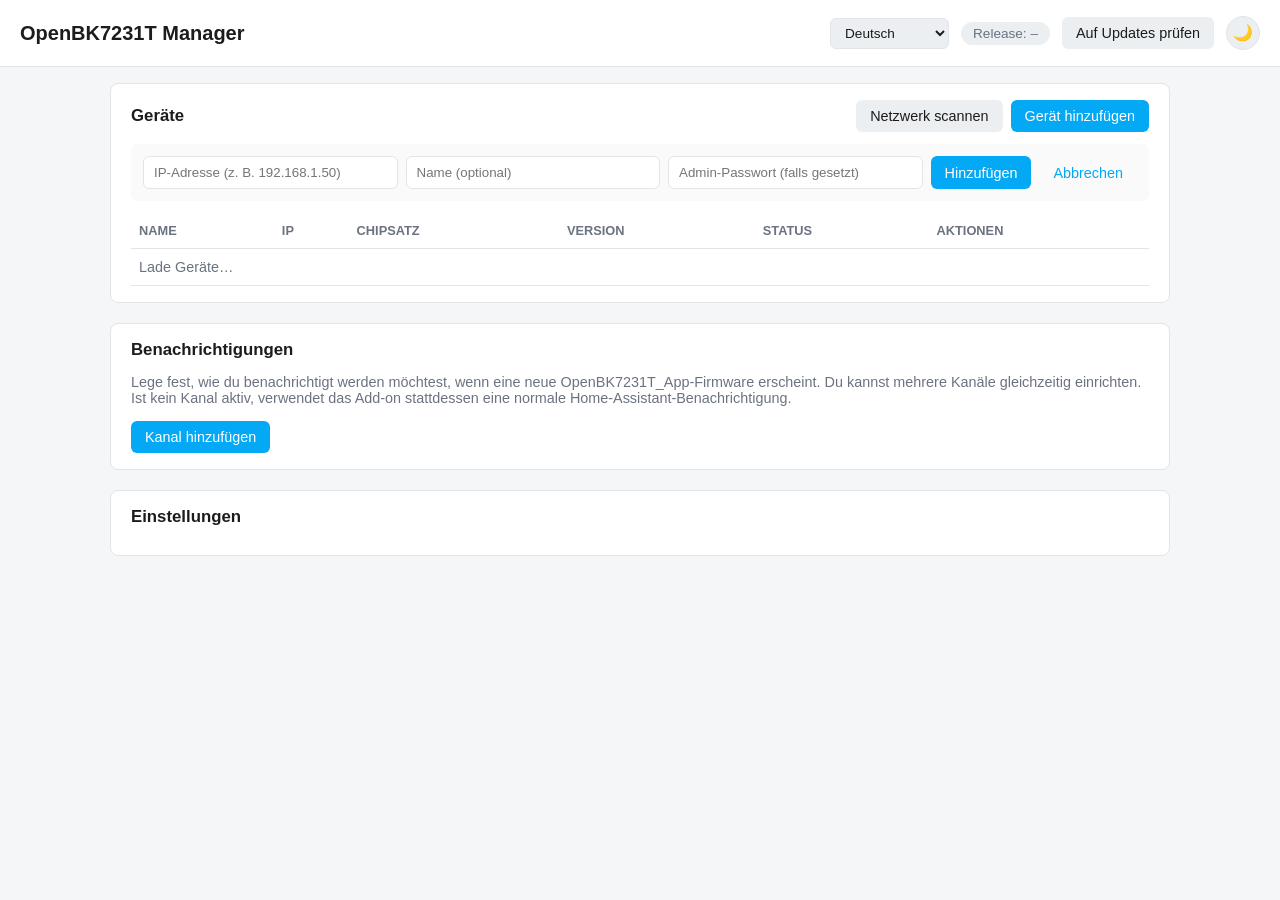
==== openbk7231t_manager/app/index.html @ e0a31f40 "Add files via upload" ====
<!doctype html>
<html lang="de">
<head>
  <meta charset="utf-8">
  <meta name="viewport" content="width=device-width, initial-scale=1">
  <title>OpenBK7231T Manager</title>
  <link rel="stylesheet" href="static/style.css">
</head>
<body>
  <header class="topbar">
    <h1>OpenBK7231T Manager</h1>
    <div class="topbar-actions">
      <select id="lang-select" class="lang-select" title="Sprache / Language">
        <option value="de">Deutsch</option>
        <option value="en">English</option>
        <option value="en-US">English (US)</option>
        <option value="fr">Français</option>
        <option value="es">Español</option>
        <option value="pt">Português</option>
      </select>
      <span id="release-badge" class="badge">Release: –</span>
      <button id="btn-check-release" class="btn btn-secondary" data-i18n="checkRelease">Auf Updates prüfen</button>
      <button id="btn-theme-toggle" class="theme-toggle" type="button" data-i18n-title="themeToggle" title="Hell/Dunkel umschalten">🌙</button>
    </div>
  </header>

  <main>
    <section id="banner-update" class="banner banner-info" hidden>
      <span id="banner-update-text"></span>
      <button id="btn-update-all" class="btn btn-primary" data-i18n="updateAll">Alle aktualisieren</button>
    </section>

    <section class="panel">
      <div class="panel-header">
        <h2 data-i18n="devicesHeader">Geräte</h2>
        <div class="panel-actions">
          <button id="btn-scan" class="btn btn-secondary" data-i18n="scanNetwork">Netzwerk scannen</button>
          <button id="btn-show-add" class="btn btn-primary" data-i18n="addDevice">Gerät hinzufügen</button>
        </div>
      </div>

      <form id="form-add-device" class="add-device-form" hidden>
        <input type="text" id="add-ip" data-i18n-placeholder="addIpPlaceholder" placeholder="IP-Adresse (z. B. 192.168.1.50)" required>
        <input type="text" id="add-name" data-i18n-placeholder="addNamePlaceholder" placeholder="Name (optional)">
        <input type="password" id="add-password" data-i18n-placeholder="addPasswordPlaceholder" placeholder="Admin-Passwort (falls gesetzt)">
        <button type="submit" class="btn btn-primary" data-i18n="add">Hinzufügen</button>
        <button type="button" id="btn-cancel-add" class="btn btn-link" data-i18n="cancel">Abbrechen</button>
      </form>
      <p id="add-device-error" class="error-text" hidden></p>

      <table class="device-table">
        <thead>
          <tr>
            <th data-i18n="colName">Name</th>
            <th data-i18n="colIp">IP</th>
            <th data-i18n="colChipset">Chipsatz</th>
            <th data-i18n="colVersion">Version</th>
            <th data-i18n="colStatus">Status</th>
            <th data-i18n="colActions">Aktionen</th>
          </tr>
        </thead>
        <tbody id="device-rows">
          <tr><td colspan="6" class="empty-row" data-i18n="loadingDevices">Lade Geräte…</td></tr>
        </tbody>
      </table>
    </section>

    <section id="scan-panel" class="panel" hidden>
      <div class="panel-header">
        <h2 data-i18n="scanResultsHeader">Scan-Ergebnisse</h2>
        <button id="btn-close-scan" class="btn btn-link" data-i18n="close">Schließen</button>
      </div>
      <p id="scan-status" class="muted"></p>
      <table class="device-table">
        <thead>
          <tr><th data-i18n="colIp">IP</th><th data-i18n="colChipset">Chipsatz</th><th data-i18n="colVersion">Version</th><th></th></tr>
        </thead>
        <tbody id="scan-rows"></tbody>
      </table>
    </section>

    <section class="panel">
      <div class="panel-header"><h2 data-i18n="notificationsHeader">Benachrichtigungen</h2></div>
      <p class="muted" data-i18n="notificationsIntro">
        Lege fest, wie du benachrichtigt werden möchtest, wenn eine neue
        OpenBK7231T_App-Firmware erscheint. Du kannst mehrere Kanäle
        gleichzeitig einrichten. Ist kein Kanal aktiv, verwendet das Add-on
        stattdessen eine normale Home-Assistant-Benachrichtigung.
      </p>

      <div id="channel-list"></div>

      <div class="panel-actions" id="channel-type-toggle-wrap">
        <button id="btn-show-add-channel" class="btn btn-primary" data-i18n="addChannel">Kanal hinzufügen</button>
      </div>

      <div id="new-channel-form" class="new-channel-form" hidden>
        <p class="muted" style="margin-top:0" data-i18n="chooseChannelType">Kanaltyp auswählen:</p>
        <div class="channel-type-picker" id="channel-type-picker"></div>
        <div id="new-channel-fields"></div>
      </div>
    </section>

    <section class="panel">
      <div class="panel-header"><h2 data-i18n="settingsHeader">Einstellungen</h2></div>
      <div id="settings-list" class="settings-list"></div>
    </section>
  </main>

  <div id="sensor-modal-overlay" class="modal-overlay" hidden>
    <div class="modal">
      <div class="modal-header">
        <div>
          <input id="sensor-modal-name-input" class="modal-name-input" />
          <p class="modal-subtitle" id="sensor-modal-subtitle"></p>
        </div>
        <button id="btn-close-sensor-modal" class="btn btn-link" data-i18n="close">Schließen</button>
      </div>
      <p id="sensor-modal-status" class="muted"></p>
      <div id="sensor-categories" class="sensor-categories"></div>
    </div>
  </div>

  <script src="static/app.js"></script>
</body>
</html>
---- openbk7231t_manager/app/static/style.css ----
:root {
  --bg: #f5f6f8;
  --panel-bg: #ffffff;
  --text: #1c1c1c;
  --muted: #6b7280;
  --border: #e2e4e8;
  --primary: #03a9f4;
  --primary-dark: #0288d1;
  --danger: #d32f2f;
  --danger-bg: #fdecea;
  --danger-bg-hover: #fbd9d5;
  --success: #2e7d32;
  --success-bg: #e8f5e9;
  --warning: #ed6c02;
  --warning-bg: #fff3e0;
  --info-bg: #e3f2fd;
  --info-text: #01579b;
  --input-bg: #ffffff;
  --secondary-bg: #eceff1;
  --secondary-bg-hover: #dfe3e6;
  --form-bg: #fafafa;
  --overlay: rgba(0, 0, 0, 0.5);
  --shadow: rgba(0, 0, 0, 0.2);
}

/* Dark palette: applied when the OS/browser prefers dark AND the user
   hasn't explicitly chosen "light" with the toggle, or when the user has
   explicitly chosen "dark" with the toggle (data-theme attribute wins). */
@media (prefers-color-scheme: dark) {
  :root:not([data-theme="light"]) {
    --bg: #14161a;
    --panel-bg: #1e2126;
    --text: #e8eaed;
    --muted: #9aa0a6;
    --border: #33373e;
    --primary: #29b6f6;
    --primary-dark: #4fc3f7;
    --danger: #f28b82;
    --danger-bg: #3a2323;
    --danger-bg-hover: #4a2b2b;
    --success: #81c995;
    --success-bg: #1e3327;
    --warning: #fdd663;
    --warning-bg: #3a2f16;
    --info-bg: #1a2c3d;
    --info-text: #8ab4f8;
    --input-bg: #2a2e35;
    --secondary-bg: #2a2e35;
    --secondary-bg-hover: #34383f;
    --form-bg: #23262c;
    --overlay: rgba(0, 0, 0, 0.65);
    --shadow: rgba(0, 0, 0, 0.5);
  }
}

:root[data-theme="dark"] {
  --bg: #14161a;
  --panel-bg: #1e2126;
  --text: #e8eaed;
  --muted: #9aa0a6;
  --border: #33373e;
  --primary: #29b6f6;
  --primary-dark: #4fc3f7;
  --danger: #f28b82;
  --danger-bg: #3a2323;
  --danger-bg-hover: #4a2b2b;
  --success: #81c995;
  --success-bg: #1e3327;
  --warning: #fdd663;
  --warning-bg: #3a2f16;
  --info-bg: #1a2c3d;
  --info-text: #8ab4f8;
  --input-bg: #2a2e35;
  --secondary-bg: #2a2e35;
  --secondary-bg-hover: #34383f;
  --form-bg: #23262c;
  --overlay: rgba(0, 0, 0, 0.65);
  --shadow: rgba(0, 0, 0, 0.5);
}

* { box-sizing: border-box; }

body {
  margin: 0;
  font-family: -apple-system, BlinkMacSystemFont, "Segoe UI", Roboto, sans-serif;
  background: var(--bg);
  color: var(--text);
  transition: background-color 0.15s ease, color 0.15s ease;
}

.topbar {
  display: flex;
  align-items: center;
  justify-content: space-between;
  padding: 16px 20px;
  background: var(--panel-bg);
  border-bottom: 1px solid var(--border);
}

.topbar h1 { font-size: 1.25rem; margin: 0; }
.topbar-actions { display: flex; align-items: center; gap: 12px; }

.theme-toggle {
  display: inline-flex;
  align-items: center;
  justify-content: center;
  width: 34px;
  height: 34px;
  border-radius: 50%;
  border: 1px solid var(--border);
  background: var(--secondary-bg);
  color: var(--text);
  cursor: pointer;
  font-size: 1rem;
  line-height: 1;
}
.theme-toggle:hover { background: var(--secondary-bg-hover); }

.lang-select {
  padding: 6px 10px;
  border-radius: 6px;
  border: 1px solid var(--border);
  background: var(--secondary-bg);
  color: var(--text);
  font-size: 0.85rem;
  cursor: pointer;
}

main { padding: 16px 20px 40px; max-width: 1100px; margin: 0 auto; }

.panel {
  background: var(--panel-bg);
  border: 1px solid var(--border);
  border-radius: 8px;
  padding: 16px 20px;
  margin-bottom: 20px;
}

.panel-header {
  display: flex;
  align-items: center;
  justify-content: space-between;
  margin-bottom: 12px;
  flex-wrap: wrap;
  gap: 8px;
}
.panel-header h2 { font-size: 1.05rem; margin: 0; }
.panel-actions { display: flex; gap: 8px; flex-wrap: wrap; }

.btn {
  border: none;
  border-radius: 6px;
  padding: 8px 14px;
  font-size: 0.9rem;
  cursor: pointer;
  font-family: inherit;
}
.btn-primary { background: var(--primary); color: white; }
.btn-primary:hover { background: var(--primary-dark); }
.btn-secondary { background: var(--secondary-bg); color: var(--text); }
.btn-secondary:hover { background: var(--secondary-bg-hover); }
.btn-link { background: transparent; color: var(--primary); }
.btn-danger { background: var(--danger-bg); color: var(--danger); }
.btn-danger:hover { background: var(--danger-bg-hover); }
.btn:disabled { opacity: 0.55; cursor: default; }
.btn-small { padding: 5px 10px; font-size: 0.8rem; }

.badge {
  background: var(--secondary-bg);
  border-radius: 999px;
  padding: 4px 12px;
  font-size: 0.85rem;
  color: var(--muted);
}

.banner {
  border-radius: 8px;
  padding: 12px 16px;
  margin-bottom: 20px;
  display: flex;
  align-items: center;
  justify-content: space-between;
  gap: 12px;
}
.banner-info { background: var(--info-bg); color: var(--info-text); }
/* Author rules setting display:flex on .banner would otherwise win over the
   browser's built-in "[hidden] { display: none }" rule even though the
   selector specificity is tied, because author stylesheets take priority
   over the UA stylesheet - so this needs to be spelled out explicitly
   (same pattern already used below for .modal-overlay[hidden]). Without
   this, the "no updates pending" banner never actually disappeared. */
.banner[hidden] { display: none; }

.add-device-form {
  display: flex;
  gap: 8px;
  flex-wrap: wrap;
  margin-bottom: 12px;
  padding: 12px;
  background: var(--form-bg);
  border-radius: 6px;
}
.add-device-form input {
  flex: 1 1 180px;
  padding: 8px 10px;
  border: 1px solid var(--border);
  border-radius: 6px;
  background: var(--input-bg);
  color: var(--text);
}

.error-text { color: var(--danger); font-size: 0.9rem; }
.muted { color: var(--muted); font-size: 0.9rem; }

.device-table { width: 100%; border-collapse: collapse; }
.device-table th, .device-table td {
  text-align: left;
  padding: 10px 8px;
  border-bottom: 1px solid var(--border);
  font-size: 0.9rem;
}
.device-table th { color: var(--muted); font-weight: 600; font-size: 0.8rem; text-transform: uppercase; }
.empty-row { text-align: center; color: var(--muted); padding: 20px; }

.device-table tbody tr.device-row { cursor: pointer; }
.device-table tbody tr.device-row:hover { background: var(--secondary-bg); }
.device-table tbody tr.device-row td.no-detail,
.device-table tbody tr.device-row td.no-detail * { cursor: default; }

.device-name-cell { display: flex; align-items: center; gap: 6px; }
.device-name-cell .device-open-hint { color: var(--muted); font-size: 0.8rem; }
.device-name-text { cursor: pointer; }
.device-name-text:hover { text-decoration: underline; }

.icon-btn {
  display: inline-flex;
  align-items: center;
  justify-content: center;
  width: 32px;
  height: 32px;
  padding: 0;
  border-radius: 6px;
  border: none;
  background: transparent;
  cursor: pointer;
}
.icon-btn svg { width: 18px; height: 18px; }
.icon-btn:hover { background: var(--secondary-bg); }
.icon-btn:disabled { opacity: 0.4; cursor: default; }
.icon-btn.icon-btn-sync { color: var(--success); }
.icon-btn.icon-btn-delete { color: var(--muted); }
.icon-btn.icon-btn-open { color: var(--primary); }

input, select, textarea {
  font-family: inherit;
  color: var(--text);
  background: var(--input-bg);
  border: 1px solid var(--border);
  border-radius: 6px;
}

.status-pill {
  display: inline-block;
  padding: 3px 10px;
  border-radius: 999px;
  font-size: 0.8rem;
  font-weight: 500;
}
.status-online { background: var(--success-bg); color: var(--success); }
.status-offline { background: var(--secondary-bg); color: var(--muted); }
.status-update { background: var(--warning-bg); color: var(--warning); }
.status-success { background: var(--success-bg); color: var(--success); }
.status-failed { background: var(--danger-bg); color: var(--danger); }

.row-actions { display: flex; gap: 6px; flex-wrap: wrap; }

.settings-list {
  display: flex;
  flex-wrap: wrap;
  gap: 8px 28px;
  font-size: 0.9rem;
}
.settings-list .setting-item { display: flex; gap: 6px; align-items: baseline; white-space: nowrap; }
.settings-list .setting-label { color: var(--muted); }
.settings-list .setting-value { font-weight: 500; }

.version-cell .latest { color: var(--muted); font-size: 0.8rem; display: block; }

/* --- Modal (device sensor detail) -------------------------------------- */

.modal-overlay {
  position: fixed;
  inset: 0;
  background: var(--overlay);
  display: flex;
  align-items: center;
  justify-content: center;
  padding: 20px;
  z-index: 100;
}
.modal-overlay[hidden] { display: none; }

.modal {
  background: var(--panel-bg);
  border-radius: 10px;
  border: 1px solid var(--border);
  box-shadow: 0 12px 32px var(--shadow);
  width: 100%;
  max-width: 640px;
  max-height: 85vh;
  overflow-y: auto;
  padding: 20px 24px 24px;
}
.modal-header {
  display: flex;
  align-items: flex-start;
  justify-content: space-between;
  gap: 12px;
  margin-bottom: 4px;
}
.modal-header h2 { margin: 0; font-size: 1.1rem; }
.modal-subtitle { color: var(--muted); font-size: 0.85rem; margin: 2px 0 16px; }

.modal-name-input {
  font-size: 1.1rem;
  font-weight: 600;
  border: 1px solid transparent;
  background: transparent;
  padding: 2px 4px;
  margin: -2px 0 0 -5px;
  width: 100%;
  color: var(--text);
}
.modal-name-input:hover, .modal-name-input:focus {
  border-color: var(--border);
  background: var(--input-bg);
}

.sensor-category { margin-bottom: 18px; }
.sensor-category:last-child { margin-bottom: 0; }
.sensor-category-title {
  font-size: 0.8rem;
  font-weight: 600;
  text-transform: uppercase;
  letter-spacing: 0.03em;
  color: var(--muted);
  margin: 0 0 8px;
}

.sensor-grid {
  display: grid;
  grid-template-columns: repeat(auto-fill, minmax(160px, 1fr));
  gap: 12px;
}
.sensor-card {
  background: var(--form-bg);
  border: 1px solid var(--border);
  border-radius: 8px;
  padding: 10px 12px;
}
.sensor-card .sensor-label {
  color: var(--muted);
  font-size: 0.75rem;
  text-transform: uppercase;
  letter-spacing: 0.02em;
  cursor: pointer;
}
.sensor-card .sensor-label:hover { text-decoration: underline; }
.sensor-card .sensor-label-input {
  font-size: 0.75rem;
  text-transform: uppercase;
  letter-spacing: 0.02em;
  width: 100%;
  padding: 1px 3px;
}
.sensor-card .sensor-value { font-size: 1.15rem; font-weight: 600; margin-top: 2px; }
.sensor-card .sensor-unit { font-size: 0.8rem; color: var(--muted); margin-left: 4px; font-weight: 400; }
.sensor-card .sensor-value.rssi-good { color: var(--success); }
.sensor-card .sensor-value.rssi-medium { color: var(--warning); }
.sensor-card .sensor-value.rssi-bad { color: var(--danger); }

/* --- Notification channels --------------------------------------------- */

.channel-type-picker {
  display: flex;
  gap: 10px;
  margin-bottom: 14px;
  flex-wrap: wrap;
}
.channel-type-btn {
  display: flex;
  flex-direction: column;
  align-items: center;
  gap: 6px;
  padding: 12px 18px;
  border-radius: 10px;
  border: 2px solid var(--border);
  background: var(--form-bg);
  color: var(--text);
  cursor: pointer;
  font-size: 0.8rem;
}
.channel-type-btn svg { width: 28px; height: 28px; }
.channel-type-btn:hover { border-color: var(--primary); }
.channel-type-btn.selected { border-color: var(--primary); background: var(--info-bg); }

.channel-card {
  border: 1px solid var(--border);
  border-radius: 8px;
  padding: 12px 16px;
  margin-bottom: 12px;
  background: var(--form-bg);
}
.channel-card-header {
  display: flex;
  align-items: center;
  gap: 10px;
  margin-bottom: 8px;
}
.channel-card-header svg { width: 22px; height: 22px; flex-shrink: 0; }
.channel-card-header .channel-name { font-weight: 600; flex: 1; }
.channel-card-header .channel-type-label { color: var(--muted); font-size: 0.8rem; }
.channel-card-actions { display: flex; gap: 6px; flex-wrap: wrap; margin-top: 8px; }

.channel-form { display: grid; gap: 8px; margin-top: 6px; }
.channel-form label {
  font-size: 0.8rem;
  color: var(--muted);
  display: flex;
  flex-direction: column;
  gap: 4px;
}
.channel-form input, .channel-form textarea, .channel-form select {
  padding: 8px 10px;
  font-size: 0.9rem;
}
.channel-form textarea { resize: vertical; min-height: 60px; }
.channel-form .field-hint { font-size: 0.75rem; color: var(--muted); font-weight: 400; }
.channel-form .checkbox-row { flex-direction: row; align-items: center; }

.new-channel-form {
  border: 1px dashed var(--border);
  border-radius: 8px;
  padding: 14px 16px;
  margin-bottom: 16px;
}

.test-result { font-size: 0.85rem; margin-top: 6px; }
.test-result.ok { color: var(--success); }
.test-result.fail { color: var(--danger); }
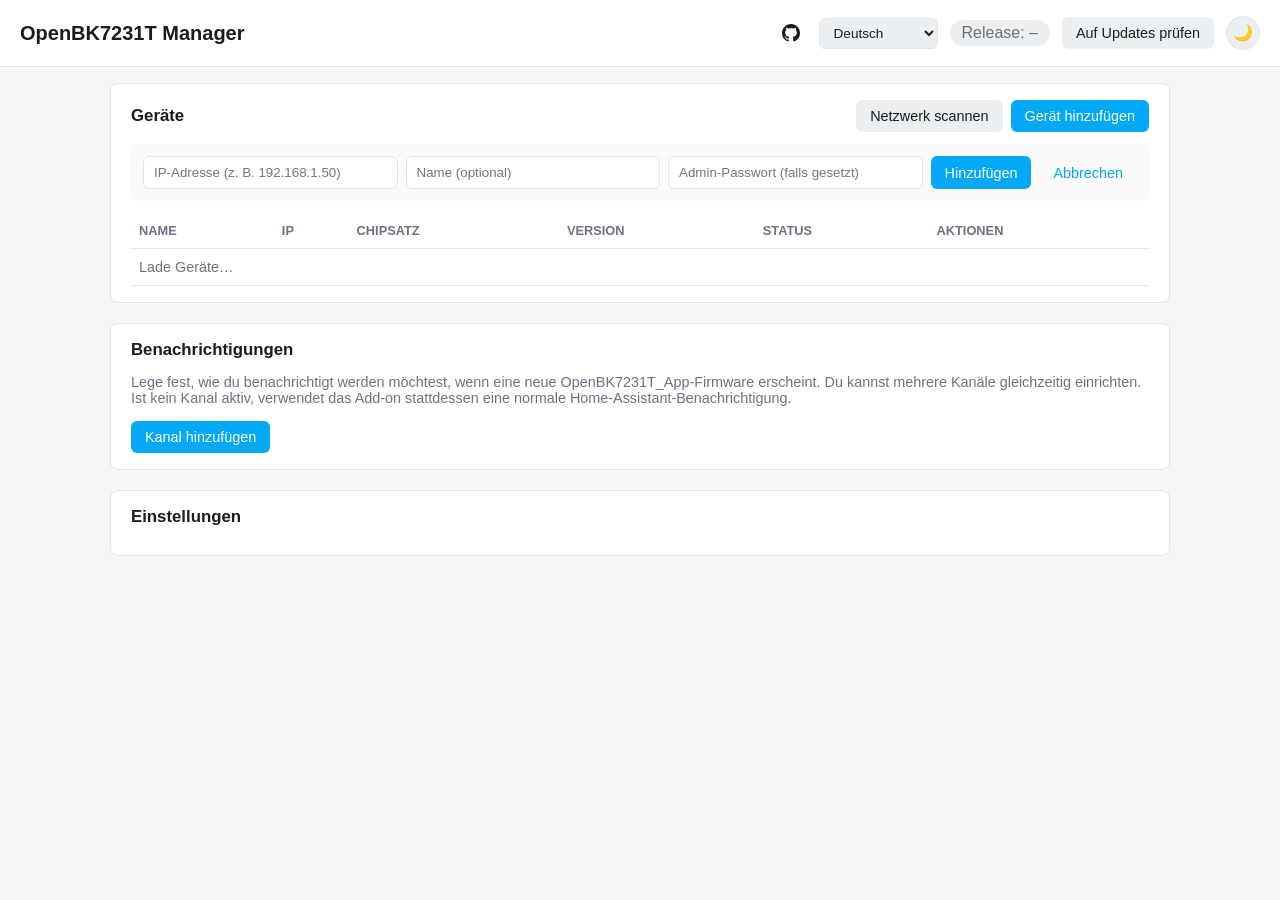
==== commit 3068579a: "v1.3.3 Release-Notes-Popup + GitHub-Link" ====
--- a/openbk7231t_manager/app/index.html
+++ b/openbk7231t_manager/app/index.html
@@ -10,6 +10,9 @@
   <header class="topbar">
     <h1>OpenBK7231T Manager</h1>
     <div class="topbar-actions">
+      <a id="btn-github" class="icon-btn icon-btn-github" href="https://github.com/openshwprojects/OpenBK7231T_App" target="_blank" rel="noopener noreferrer" data-i18n-title="githubRepoTitle" title="OpenBK7231T_App auf GitHub öffnen">
+        <svg viewBox="0 0 16 16" fill="currentColor" aria-hidden="true"><path d="M8 0c4.42 0 8 3.58 8 8a8.013 8.013 0 0 1-5.45 7.59c-.4.08-.55-.17-.55-.38 0-.27.01-1.13.01-2.2 0-.75-.25-1.23-.54-1.48 1.78-.2 3.65-.88 3.65-3.95 0-.88-.31-1.59-.82-2.15.08-.2.36-1.02-.08-2.12 0 0-.67-.22-2.2.82-.64-.18-1.32-.27-2-.27-.68 0-1.36.09-2 .27-1.53-1.03-2.2-.82-2.2-.82-.44 1.1-.16 1.92-.08 2.12-.51.56-.82 1.28-.82 2.15 0 3.06 1.86 3.75 3.64 3.95-.23.2-.44.55-.51 1.07-.46.21-1.61.55-2.33-.66-.15-.24-.6-.83-1.23-.82-.67.01-.27.38.01.53.34.19.73.9.82 1.13.16.45.68 1.31 2.69.94 0 .67.01 1.3.01 1.49 0 .21-.15.45-.55.38A7.995 7.995 0 0 1 0 8c0-4.42 3.58-8 8-8Z"/></svg>
+      </a>
       <select id="lang-select" class="lang-select" title="Sprache / Language">
         <option value="de">Deutsch</option>
         <option value="en">English</option>
@@ -18,7 +21,7 @@
         <option value="es">Español</option>
         <option value="pt">Português</option>
       </select>
-      <span id="release-badge" class="badge">Release: –</span>
+      <button id="release-badge" type="button" class="badge badge-button" data-i18n-title="viewReleaseNotes" title="Release-Notes anzeigen">Release: –</button>
       <button id="btn-check-release" class="btn btn-secondary" data-i18n="checkRelease">Auf Updates prüfen</button>
       <button id="btn-theme-toggle" class="theme-toggle" type="button" data-i18n-title="themeToggle" title="Hell/Dunkel umschalten">🌙</button>
     </div>
@@ -121,6 +124,22 @@
     </div>
   </div>
 
+  <div id="release-modal-overlay" class="modal-overlay" hidden>
+    <div class="modal">
+      <div class="modal-header">
+        <div>
+          <h2 id="release-modal-title"></h2>
+          <p class="modal-subtitle" id="release-modal-subtitle"></p>
+        </div>
+        <button id="btn-close-release-modal" class="btn btn-link" data-i18n="close">Schließen</button>
+      </div>
+      <div id="release-modal-body" class="release-notes"></div>
+      <div class="panel-actions">
+        <a id="release-modal-link" href="https://github.com/openshwprojects/OpenBK7231T_App/releases" target="_blank" rel="noopener noreferrer" class="btn btn-secondary" data-i18n="viewOnGithub">Auf GitHub ansehen</a>
+      </div>
+    </div>
+  </div>
+
   <script src="static/app.js"></script>
 </body>
 </html>
--- a/openbk7231t_manager/app/static/style.css
+++ b/openbk7231t_manager/app/static/style.css
@@ -172,6 +172,12 @@
   font-size: 0.85rem;
   color: var(--muted);
 }
+.badge-button {
+  border: none;
+  font: inherit;
+  cursor: pointer;
+}
+.badge-button:hover { background: var(--secondary-bg-hover); }
 
 .banner {
   border-radius: 8px;
@@ -250,6 +256,7 @@
 .icon-btn.icon-btn-sync { color: var(--success); }
 .icon-btn.icon-btn-delete { color: var(--muted); }
 .icon-btn.icon-btn-open { color: var(--primary); }
+.icon-btn.icon-btn-github { color: var(--text); text-decoration: none; }
 
 input, select, textarea {
   font-family: inherit;
@@ -335,6 +342,23 @@
   border-color: var(--border);
   background: var(--input-bg);
 }
+
+.release-notes {
+  font-size: 0.9rem;
+  line-height: 1.5;
+}
+.release-notes h3, .release-notes h4 { margin: 14px 0 6px; }
+.release-notes h3:first-child, .release-notes h4:first-child { margin-top: 0; }
+.release-notes p { margin: 0 0 10px; }
+.release-notes ul { margin: 0 0 10px; padding-left: 22px; }
+.release-notes li { margin: 2px 0; }
+.release-notes code {
+  background: var(--secondary-bg);
+  border-radius: 4px;
+  padding: 1px 5px;
+  font-size: 0.85em;
+}
+.release-notes a { color: var(--primary); }
 
 .sensor-category { margin-bottom: 18px; }
 .sensor-category:last-child { margin-bottom: 0; }
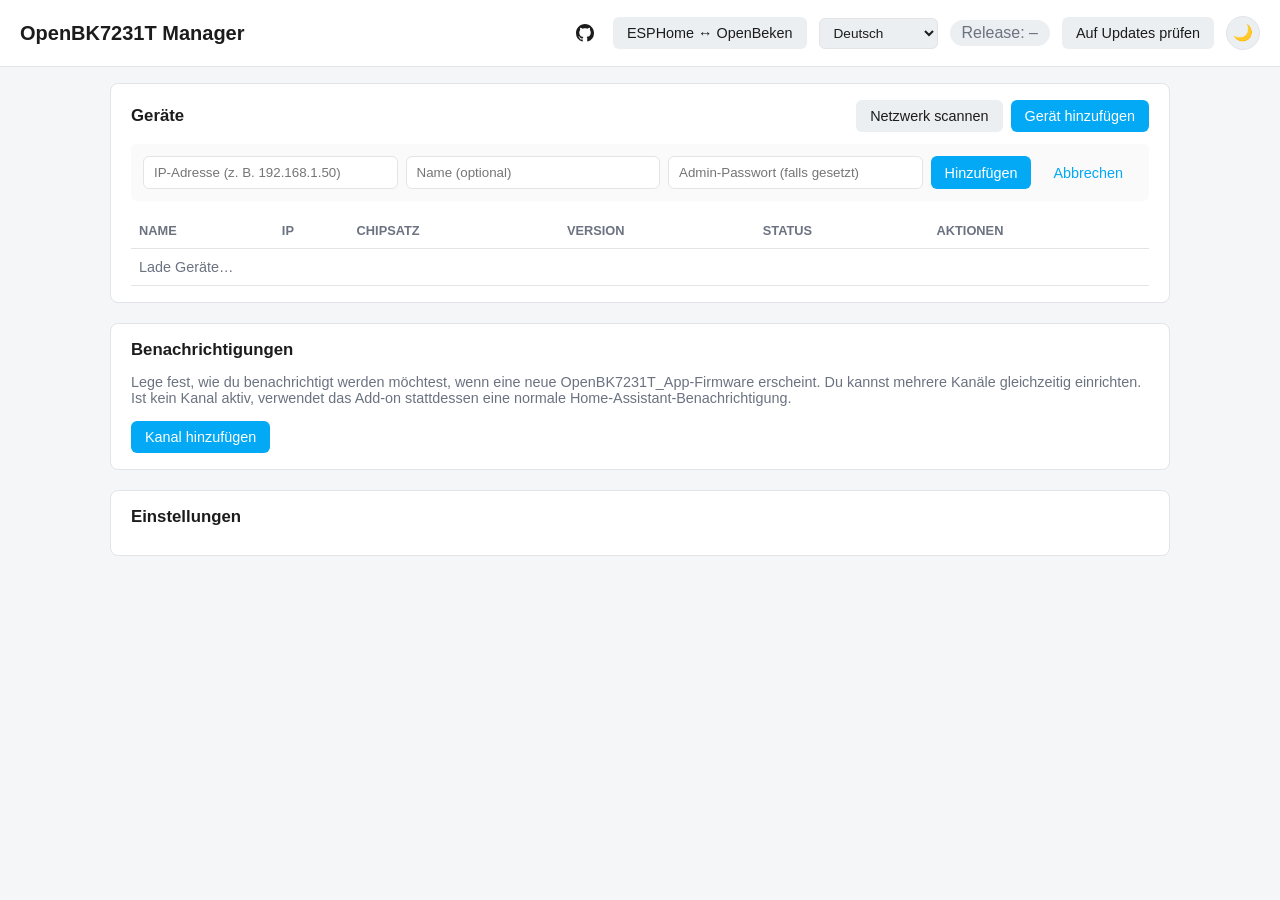
==== commit b78ca2b4: "Add files via upload ## [1.4.0] - 2026-09-20  Added New "ESPHome ↔ OpenBeken" page (linked from t" ====
--- a/openbk7231t_manager/app/index.html
+++ b/openbk7231t_manager/app/index.html
@@ -13,6 +13,7 @@
       <a id="btn-github" class="icon-btn icon-btn-github" href="https://github.com/openshwprojects/OpenBK7231T_App" target="_blank" rel="noopener noreferrer" data-i18n-title="githubRepoTitle" title="OpenBK7231T_App auf GitHub öffnen">
         <svg viewBox="0 0 16 16" fill="currentColor" aria-hidden="true"><path d="M8 0c4.42 0 8 3.58 8 8a8.013 8.013 0 0 1-5.45 7.59c-.4.08-.55-.17-.55-.38 0-.27.01-1.13.01-2.2 0-.75-.25-1.23-.54-1.48 1.78-.2 3.65-.88 3.65-3.95 0-.88-.31-1.59-.82-2.15.08-.2.36-1.02-.08-2.12 0 0-.67-.22-2.2.82-.64-.18-1.32-.27-2-.27-.68 0-1.36.09-2 .27-1.53-1.03-2.2-.82-2.2-.82-.44 1.1-.16 1.92-.08 2.12-.51.56-.82 1.28-.82 2.15 0 3.06 1.86 3.75 3.64 3.95-.23.2-.44.55-.51 1.07-.46.21-1.61.55-2.33-.66-.15-.24-.6-.83-1.23-.82-.67.01-.27.38.01.53.34.19.73.9.82 1.13.16.45.68 1.31 2.69.94 0 .67.01 1.3.01 1.49 0 .21-.15.45-.55.38A7.995 7.995 0 0 1 0 8c0-4.42 3.58-8 8-8Z"/></svg>
       </a>
+      <a id="btn-migrate" class="btn btn-secondary" href="migrate.html" data-i18n="migrateNavButton">ESPHome ↔ OpenBeken</a>
       <select id="lang-select" class="lang-select" title="Sprache / Language">
         <option value="de">Deutsch</option>
         <option value="en">English</option>
@@ -51,21 +52,23 @@
       </form>
       <p id="add-device-error" class="error-text" hidden></p>
 
-      <table class="device-table">
-        <thead>
-          <tr>
-            <th data-i18n="colName">Name</th>
-            <th data-i18n="colIp">IP</th>
-            <th data-i18n="colChipset">Chipsatz</th>
-            <th data-i18n="colVersion">Version</th>
-            <th data-i18n="colStatus">Status</th>
-            <th data-i18n="colActions">Aktionen</th>
-          </tr>
-        </thead>
-        <tbody id="device-rows">
-          <tr><td colspan="6" class="empty-row" data-i18n="loadingDevices">Lade Geräte…</td></tr>
-        </tbody>
-      </table>
+      <div class="table-scroll">
+        <table class="device-table">
+          <thead>
+            <tr>
+              <th data-i18n="colName">Name</th>
+              <th data-i18n="colIp">IP</th>
+              <th data-i18n="colChipset">Chipsatz</th>
+              <th data-i18n="colVersion">Version</th>
+              <th data-i18n="colStatus">Status</th>
+              <th data-i18n="colActions">Aktionen</th>
+            </tr>
+          </thead>
+          <tbody id="device-rows">
+            <tr><td colspan="6" class="empty-row" data-i18n="loadingDevices">Lade Geräte…</td></tr>
+          </tbody>
+        </table>
+      </div>
     </section>
 
     <section id="scan-panel" class="panel" hidden>
@@ -74,12 +77,14 @@
         <button id="btn-close-scan" class="btn btn-link" data-i18n="close">Schließen</button>
       </div>
       <p id="scan-status" class="muted"></p>
-      <table class="device-table">
-        <thead>
-          <tr><th data-i18n="colIp">IP</th><th data-i18n="colChipset">Chipsatz</th><th data-i18n="colVersion">Version</th><th></th></tr>
-        </thead>
-        <tbody id="scan-rows"></tbody>
-      </table>
+      <div class="table-scroll">
+        <table class="device-table">
+          <thead>
+            <tr><th data-i18n="colIp">IP</th><th data-i18n="colChipset">Chipsatz</th><th data-i18n="colVersion">Version</th><th></th></tr>
+          </thead>
+          <tbody id="scan-rows"></tbody>
+        </table>
+      </div>
     </section>
 
     <section class="panel">
--- a/openbk7231t_manager/app/static/style.css
+++ b/openbk7231t_manager/app/static/style.css
@@ -98,6 +98,8 @@
 }
 
 .topbar h1 { font-size: 1.25rem; margin: 0; }
+.back-link { color: var(--text); text-decoration: none; margin-right: 4px; }
+.back-link:hover { text-decoration: underline; }
 .topbar-actions { display: flex; align-items: center; gap: 12px; }
 
 .theme-toggle {
@@ -155,6 +157,7 @@
   cursor: pointer;
   font-family: inherit;
 }
+a.btn { text-decoration: none; display: inline-flex; align-items: center; }
 .btn-primary { background: var(--primary); color: white; }
 .btn-primary:hover { background: var(--primary-dark); }
 .btn-secondary { background: var(--secondary-bg); color: var(--text); }
@@ -189,6 +192,7 @@
   gap: 12px;
 }
 .banner-info { background: var(--info-bg); color: var(--info-text); }
+.banner-warning { background: var(--warning-bg); color: var(--warning); line-height: 1.5; }
 /* Author rules setting display:flex on .banner would otherwise win over the
    browser's built-in "[hidden] { display: none }" rule even though the
    selector specificity is tied, because author stylesheets take priority
@@ -218,6 +222,7 @@
 .error-text { color: var(--danger); font-size: 0.9rem; }
 .muted { color: var(--muted); font-size: 0.9rem; }
 
+.table-scroll { overflow-x: auto; -webkit-overflow-scrolling: touch; }
 .device-table { width: 100%; border-collapse: collapse; }
 .device-table th, .device-table td {
   text-align: left;
@@ -360,6 +365,26 @@
 }
 .release-notes a { color: var(--primary); }
 
+/* --- ESPHome migration page --------------------------------------------- */
+
+.instructions-list { margin: 8px 0 0; padding-left: 22px; font-size: 0.9rem; line-height: 1.6; }
+.instructions-list li { margin: 4px 0; }
+.commands-textarea {
+  width: 100%;
+  font-family: ui-monospace, SFMono-Regular, Menlo, Consolas, monospace;
+  font-size: 0.85rem;
+  padding: 10px;
+  resize: vertical;
+  box-sizing: border-box;
+}
+#yaml-warnings, #apply-results {
+  padding-left: 20px;
+  font-size: 0.9rem;
+  margin: 8px 0 16px;
+}
+#apply-results li.ok { color: var(--success); }
+#apply-results li.fail { color: var(--danger); }
+
 .sensor-category { margin-bottom: 18px; }
 .sensor-category:last-child { margin-bottom: 0; }
 .sensor-category-title {
@@ -472,3 +497,53 @@
 .test-result { font-size: 0.85rem; margin-top: 6px; }
 .test-result.ok { color: var(--success); }
 .test-result.fail { color: var(--danger); }
+
+/* --- Mobile / small-screen layout -------------------------------------- */
+
+@media (max-width: 640px) {
+  .topbar {
+    flex-wrap: wrap;
+    row-gap: 10px;
+    padding: 12px 14px;
+  }
+  .topbar h1 {
+    font-size: 1.05rem;
+    flex: 1 1 100%;
+    white-space: normal;
+  }
+  .topbar-actions {
+    width: 100%;
+    flex-wrap: wrap;
+    justify-content: flex-start;
+    gap: 8px;
+  }
+  .topbar-actions .lang-select { flex: 1 1 auto; }
+  .topbar-actions #btn-check-release,
+  .topbar-actions #btn-migrate { flex: 1 1 auto; text-align: center; }
+
+  main { padding: 12px 12px 32px; }
+
+  .panel { padding: 12px 14px; }
+  .panel-header { flex-direction: column; align-items: stretch; }
+  .panel-actions { width: 100%; }
+  .panel-actions .btn { flex: 1 1 auto; }
+
+  .add-device-form { flex-direction: column; }
+  .add-device-form input,
+  .add-device-form select,
+  .add-device-form button { width: 100%; flex: 1 1 auto; }
+
+  .device-table { font-size: 0.85rem; }
+  .device-table th, .device-table td { padding: 8px 6px; white-space: nowrap; }
+
+  .settings-list { flex-direction: column; gap: 10px; }
+
+  .modal-overlay { padding: 10px; }
+  .modal { padding: 16px; max-height: 92vh; }
+
+  .channel-type-picker { justify-content: space-between; }
+  .channel-type-btn { flex: 1 1 28%; padding: 10px 6px; font-size: 0.75rem; }
+  .channel-type-btn svg { width: 22px; height: 22px; }
+
+  .row-actions { justify-content: flex-start; }
+}
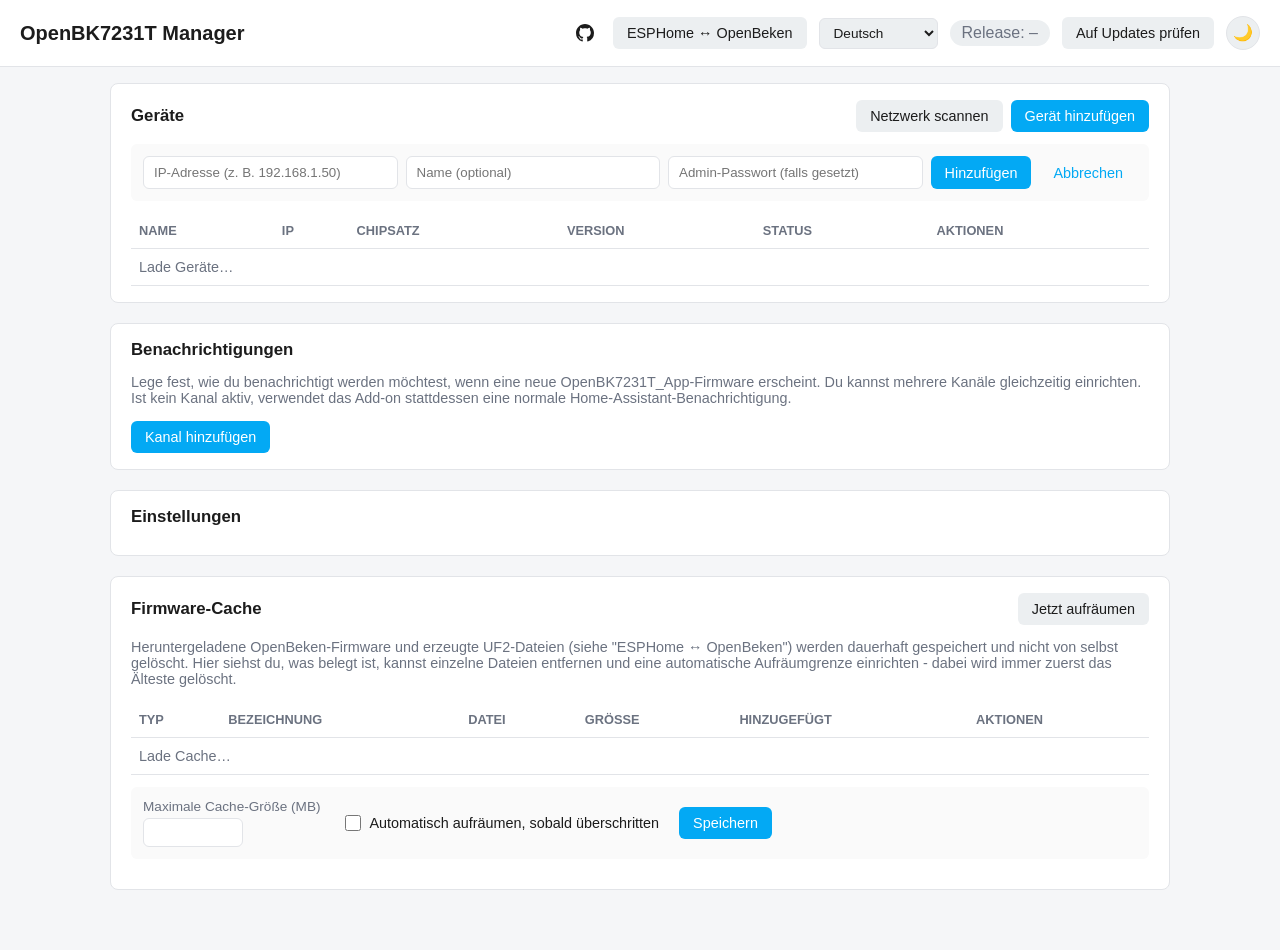
==== commit fee78dda: "## [1.5.0] - 2026-09-28 Added New "Firmware cache" panel on the main page for managing the OpenBeke" ====
--- a/openbk7231t_manager/app/index.html
+++ b/openbk7231t_manager/app/index.html
@@ -113,6 +113,53 @@
       <div class="panel-header"><h2 data-i18n="settingsHeader">Einstellungen</h2></div>
       <div id="settings-list" class="settings-list"></div>
     </section>
+
+    <section class="panel">
+      <div class="panel-header">
+        <h2 data-i18n="cacheHeader">Firmware-Cache</h2>
+        <div class="panel-actions">
+          <button id="btn-cache-cleanup" class="btn btn-secondary" data-i18n="cacheCleanupNow">Jetzt aufräumen</button>
+        </div>
+      </div>
+      <p class="muted" data-i18n="cacheIntro">
+        Heruntergeladene OpenBeken-Firmware und erzeugte UF2-Dateien (siehe
+        "ESPHome ↔ OpenBeken") werden dauerhaft gespeichert und nicht von
+        selbst gelöscht. Hier siehst du, was belegt ist, kannst einzelne
+        Dateien entfernen und eine automatische Aufräumgrenze einrichten -
+        dabei wird immer zuerst das Älteste gelöscht.
+      </p>
+      <p id="cache-total" class="muted"></p>
+      <div class="table-scroll">
+        <table class="device-table">
+          <thead>
+            <tr>
+              <th data-i18n="cacheColType">Typ</th>
+              <th data-i18n="cacheColLabel">Bezeichnung</th>
+              <th data-i18n="cacheColFile">Datei</th>
+              <th data-i18n="cacheColSize">Größe</th>
+              <th data-i18n="cacheColDate">Hinzugefügt</th>
+              <th data-i18n="colActions">Aktionen</th>
+            </tr>
+          </thead>
+          <tbody id="cache-rows">
+            <tr><td colspan="6" class="empty-row" data-i18n="cacheLoading">Lade Cache…</td></tr>
+          </tbody>
+        </table>
+      </div>
+
+      <div class="cache-settings-form">
+        <label class="cache-setting-field">
+          <span data-i18n="cacheMaxSizeLabel">Maximale Cache-Größe (MB)</span>
+          <input type="number" id="cache-max-size" min="10" step="10">
+        </label>
+        <label class="cache-setting-checkbox">
+          <input type="checkbox" id="cache-auto-cleanup">
+          <span data-i18n="cacheAutoCleanupLabel">Automatisch aufräumen, sobald überschritten</span>
+        </label>
+        <button id="btn-cache-save-settings" class="btn btn-primary" data-i18n="cacheSaveSettings">Speichern</button>
+      </div>
+      <p id="cache-settings-status" class="muted"></p>
+    </section>
   </main>
 
   <div id="sensor-modal-overlay" class="modal-overlay" hidden>
--- a/openbk7231t_manager/app/static/style.css
+++ b/openbk7231t_manager/app/static/style.css
@@ -298,6 +298,37 @@
 
 .version-cell .latest { color: var(--muted); font-size: 0.8rem; display: block; }
 
+/* --- Firmware cache ------------------------------------------------------ */
+
+.cache-settings-form {
+  display: flex;
+  flex-wrap: wrap;
+  align-items: center;
+  gap: 14px 20px;
+  margin-top: 12px;
+  padding: 12px;
+  background: var(--form-bg);
+  border-radius: 6px;
+}
+.cache-setting-field {
+  display: flex;
+  flex-direction: column;
+  gap: 4px;
+  font-size: 0.85rem;
+  color: var(--muted);
+}
+.cache-setting-field input {
+  width: 100px;
+  padding: 6px 8px;
+}
+.cache-setting-checkbox {
+  display: flex;
+  align-items: center;
+  gap: 6px;
+  font-size: 0.9rem;
+}
+.cache-setting-checkbox input { width: 16px; height: 16px; }
+
 /* --- Modal (device sensor detail) -------------------------------------- */
 
 .modal-overlay {
@@ -538,6 +569,10 @@
 
   .settings-list { flex-direction: column; gap: 10px; }
 
+  .cache-settings-form { flex-direction: column; align-items: stretch; }
+  .cache-setting-field input { width: 100%; }
+  .cache-settings-form .btn { width: 100%; }
+
   .modal-overlay { padding: 10px; }
   .modal { padding: 16px; max-height: 92vh; }
 
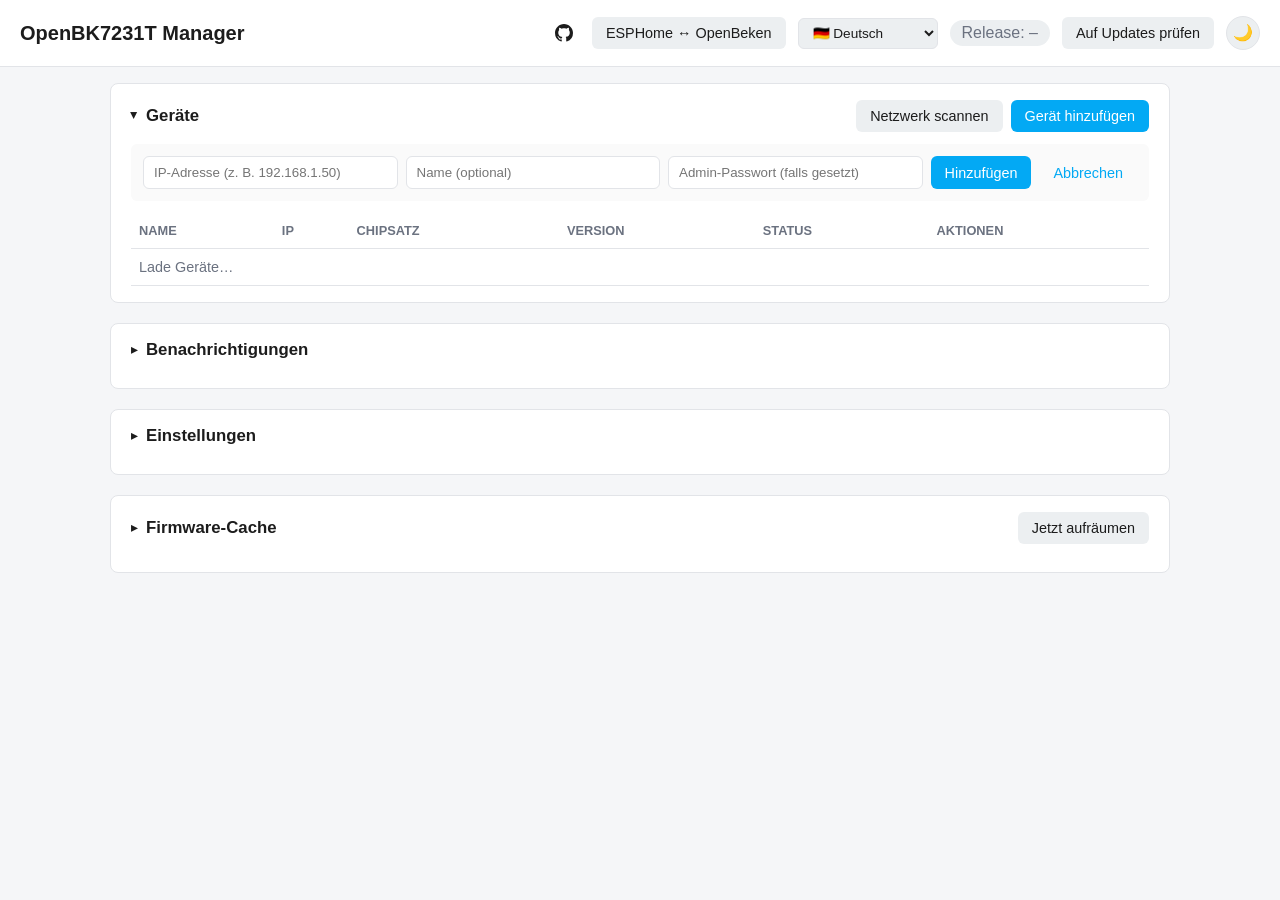
==== commit 56bf40c5: "## [1.6.0] [1.6.0] - 2026-09-29  Added - Collapsible panels on the main page: click a panel's hea" ====
--- a/openbk7231t_manager/app/index.html
+++ b/openbk7231t_manager/app/index.html
@@ -15,12 +15,31 @@
       </a>
       <a id="btn-migrate" class="btn btn-secondary" href="migrate.html" data-i18n="migrateNavButton">ESPHome ↔ OpenBeken</a>
       <select id="lang-select" class="lang-select" title="Sprache / Language">
-        <option value="de">Deutsch</option>
-        <option value="en">English</option>
-        <option value="en-US">English (US)</option>
-        <option value="fr">Français</option>
-        <option value="es">Español</option>
-        <option value="pt">Português</option>
+        <option value="de">🇩🇪 Deutsch</option>
+        <option value="en">🇬🇧 English</option>
+        <option value="en-US">🇺🇸 English (US)</option>
+        <option value="bg">🇧🇬 Български</option>
+        <option value="hr">🇭🇷 Hrvatski</option>
+        <option value="cs">🇨🇿 Čeština</option>
+        <option value="da">🇩🇰 Dansk</option>
+        <option value="nl">🇳🇱 Nederlands</option>
+        <option value="et">🇪🇪 Eesti</option>
+        <option value="fi">🇫🇮 Suomi</option>
+        <option value="fr">🇫🇷 Français</option>
+        <option value="el">🇬🇷 Ελληνικά</option>
+        <option value="hu">🇭🇺 Magyar</option>
+        <option value="ga">🇮🇪 Gaeilge</option>
+        <option value="it">🇮🇹 Italiano</option>
+        <option value="lv">🇱🇻 Latviešu</option>
+        <option value="lt">🇱🇹 Lietuvių</option>
+        <option value="mt">🇲🇹 Malti</option>
+        <option value="pl">🇵🇱 Polski</option>
+        <option value="pt">🇵🇹 Português</option>
+        <option value="ro">🇷🇴 Română</option>
+        <option value="sk">🇸🇰 Slovenčina</option>
+        <option value="sl">🇸🇮 Slovenščina</option>
+        <option value="es">🇪🇸 Español</option>
+        <option value="sv">🇸🇪 Svenska</option>
       </select>
       <button id="release-badge" type="button" class="badge badge-button" data-i18n-title="viewReleaseNotes" title="Release-Notes anzeigen">Release: –</button>
       <button id="btn-check-release" class="btn btn-secondary" data-i18n="checkRelease">Auf Updates prüfen</button>
@@ -36,13 +55,17 @@
 
     <section class="panel">
       <div class="panel-header">
-        <h2 data-i18n="devicesHeader">Geräte</h2>
+        <button type="button" class="panel-toggle" data-panel-key="devices" aria-expanded="true">
+          <span class="panel-chevron" aria-hidden="true">▸</span>
+          <h2 data-i18n="devicesHeader">Geräte</h2>
+        </button>
         <div class="panel-actions">
           <button id="btn-scan" class="btn btn-secondary" data-i18n="scanNetwork">Netzwerk scannen</button>
           <button id="btn-show-add" class="btn btn-primary" data-i18n="addDevice">Gerät hinzufügen</button>
         </div>
       </div>
 
+      <div class="panel-body">
       <form id="form-add-device" class="add-device-form" hidden>
         <input type="text" id="add-ip" data-i18n-placeholder="addIpPlaceholder" placeholder="IP-Adresse (z. B. 192.168.1.50)" required>
         <input type="text" id="add-name" data-i18n-placeholder="addNamePlaceholder" placeholder="Name (optional)">
@@ -69,6 +92,7 @@
           </tbody>
         </table>
       </div>
+      </div>
     </section>
 
     <section id="scan-panel" class="panel" hidden>
@@ -88,7 +112,13 @@
     </section>
 
     <section class="panel">
-      <div class="panel-header"><h2 data-i18n="notificationsHeader">Benachrichtigungen</h2></div>
+      <div class="panel-header">
+        <button type="button" class="panel-toggle" data-panel-key="notifications" aria-expanded="false">
+          <span class="panel-chevron" aria-hidden="true">▸</span>
+          <h2 data-i18n="notificationsHeader">Benachrichtigungen</h2>
+        </button>
+      </div>
+      <div class="panel-body" hidden>
       <p class="muted" data-i18n="notificationsIntro">
         Lege fest, wie du benachrichtigt werden möchtest, wenn eine neue
         OpenBK7231T_App-Firmware erscheint. Du kannst mehrere Kanäle
@@ -107,20 +137,32 @@
         <div class="channel-type-picker" id="channel-type-picker"></div>
         <div id="new-channel-fields"></div>
       </div>
-    </section>
-
-    <section class="panel">
-      <div class="panel-header"><h2 data-i18n="settingsHeader">Einstellungen</h2></div>
+      </div>
+    </section>
+
+    <section class="panel">
+      <div class="panel-header">
+        <button type="button" class="panel-toggle" data-panel-key="settings" aria-expanded="false">
+          <span class="panel-chevron" aria-hidden="true">▸</span>
+          <h2 data-i18n="settingsHeader">Einstellungen</h2>
+        </button>
+      </div>
+      <div class="panel-body" hidden>
       <div id="settings-list" class="settings-list"></div>
-    </section>
-
-    <section class="panel">
-      <div class="panel-header">
-        <h2 data-i18n="cacheHeader">Firmware-Cache</h2>
+      </div>
+    </section>
+
+    <section class="panel">
+      <div class="panel-header">
+        <button type="button" class="panel-toggle" data-panel-key="cache" aria-expanded="false">
+          <span class="panel-chevron" aria-hidden="true">▸</span>
+          <h2 data-i18n="cacheHeader">Firmware-Cache</h2>
+        </button>
         <div class="panel-actions">
           <button id="btn-cache-cleanup" class="btn btn-secondary" data-i18n="cacheCleanupNow">Jetzt aufräumen</button>
         </div>
       </div>
+      <div class="panel-body" hidden>
       <p class="muted" data-i18n="cacheIntro">
         Heruntergeladene OpenBeken-Firmware und erzeugte UF2-Dateien (siehe
         "ESPHome ↔ OpenBeken") werden dauerhaft gespeichert und nicht von
@@ -159,6 +201,7 @@
         <button id="btn-cache-save-settings" class="btn btn-primary" data-i18n="cacheSaveSettings">Speichern</button>
       </div>
       <p id="cache-settings-status" class="muted"></p>
+      </div>
     </section>
   </main>
 
--- a/openbk7231t_manager/app/static/style.css
+++ b/openbk7231t_manager/app/static/style.css
@@ -149,6 +149,30 @@
 .panel-header h2 { font-size: 1.05rem; margin: 0; }
 .panel-actions { display: flex; gap: 8px; flex-wrap: wrap; }
 
+.panel-toggle {
+  display: flex;
+  align-items: center;
+  gap: 8px;
+  background: none;
+  border: none;
+  padding: 0;
+  margin: 0;
+  font: inherit;
+  color: inherit;
+  cursor: pointer;
+  text-align: left;
+}
+.panel-toggle:focus-visible { outline: 2px solid var(--accent, #3b82f6); outline-offset: 2px; border-radius: 4px; }
+.panel-chevron {
+  display: inline-block;
+  font-size: 0.85em;
+  line-height: 1;
+  transition: transform 0.15s ease;
+  transform: rotate(0deg);
+}
+.panel-toggle[aria-expanded="true"] .panel-chevron { transform: rotate(90deg); }
+.panel-body { margin-top: 4px; }
+
 .btn {
   border: none;
   border-radius: 6px;
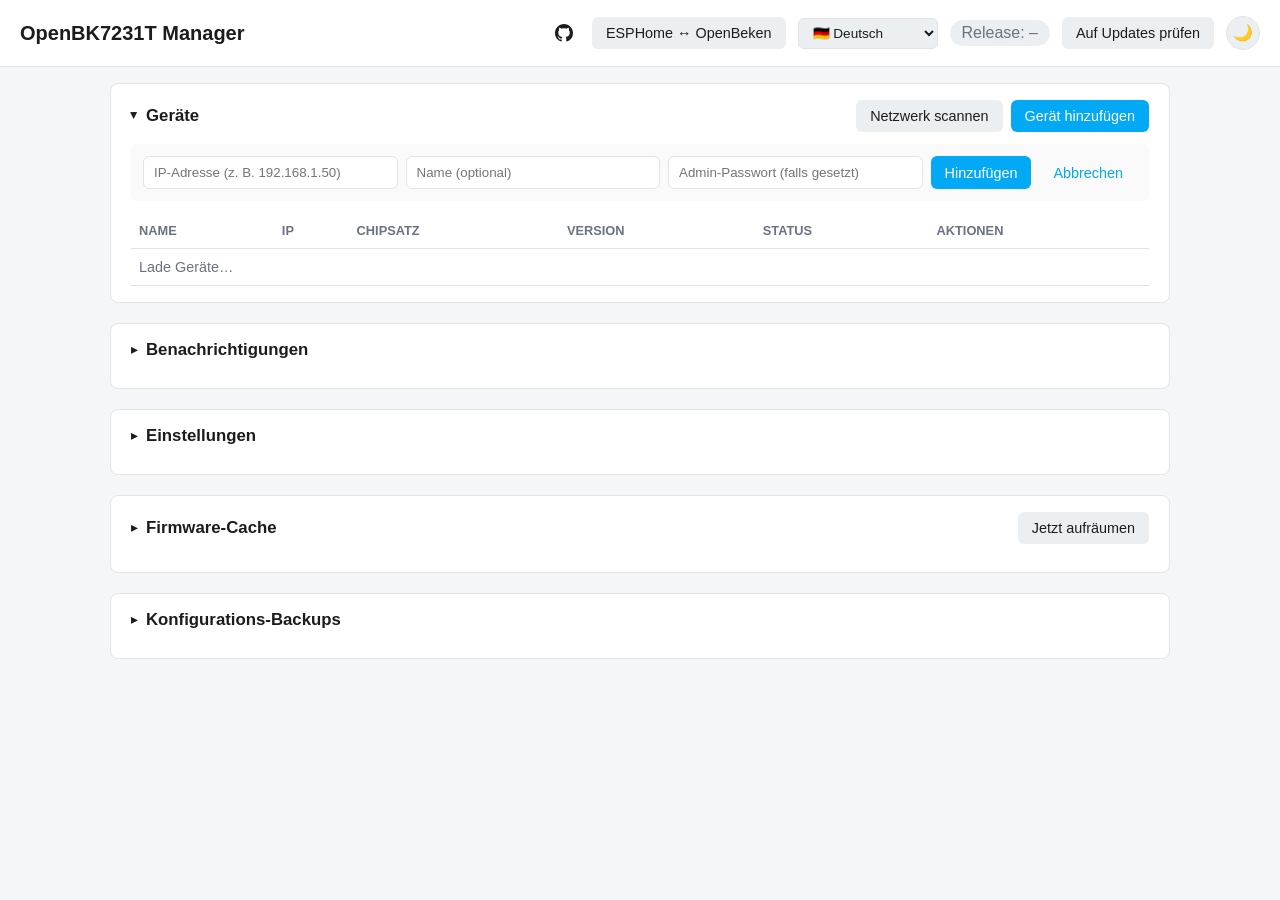
==== commit 974352d2: "Release 1.7.1: configuration backups + diagnostics (last seen, reboots) 1.7.1 - Device detail popup" ====
--- a/openbk7231t_manager/app/index.html
+++ b/openbk7231t_manager/app/index.html
@@ -203,6 +203,39 @@
       <p id="cache-settings-status" class="muted"></p>
       </div>
     </section>
+
+    <section class="panel">
+      <div class="panel-header">
+        <button type="button" class="panel-toggle" data-panel-key="backups" aria-expanded="false">
+          <span class="panel-chevron" aria-hidden="true">▸</span>
+          <h2 data-i18n="backupsHeader">Konfigurations-Backups</h2>
+        </button>
+      </div>
+      <div class="panel-body" hidden>
+      <p class="muted" data-i18n="backupsIntro">
+        Sichert vor jedem Update automatisch die GPIO-Pin-/Kanal-Zuordnung und
+        das Startbefehl-Skript eines Geräts, damit du ein Update rückgängig
+        machen kannst, das die Konfiguration zurücksetzt oder beschädigt. Du
+        kannst unten auch jederzeit manuell ein Backup für ein Gerät auslösen.
+      </p>
+      <div class="table-scroll">
+        <table class="device-table">
+          <thead>
+            <tr>
+              <th data-i18n="backupColDevice">Gerät</th>
+              <th data-i18n="backupColTime">Zeitpunkt</th>
+              <th data-i18n="backupColReason">Anlass</th>
+              <th data-i18n="backupColVersion">Firmware</th>
+              <th data-i18n="colActions">Aktionen</th>
+            </tr>
+          </thead>
+          <tbody id="backup-rows">
+            <tr><td colspan="5" class="empty-row" data-i18n="backupEmpty">Noch keine Backups vorhanden.</td></tr>
+          </tbody>
+        </table>
+      </div>
+      </div>
+    </section>
   </main>
 
   <div id="sensor-modal-overlay" class="modal-overlay" hidden>
--- a/openbk7231t_manager/app/static/style.css
+++ b/openbk7231t_manager/app/static/style.css
@@ -285,6 +285,7 @@
 .icon-btn.icon-btn-sync { color: var(--success); }
 .icon-btn.icon-btn-delete { color: var(--muted); }
 .icon-btn.icon-btn-open { color: var(--primary); }
+.icon-btn.icon-btn-save { color: var(--primary); }
 .icon-btn.icon-btn-github { color: var(--text); text-decoration: none; }
 
 input, select, textarea {
